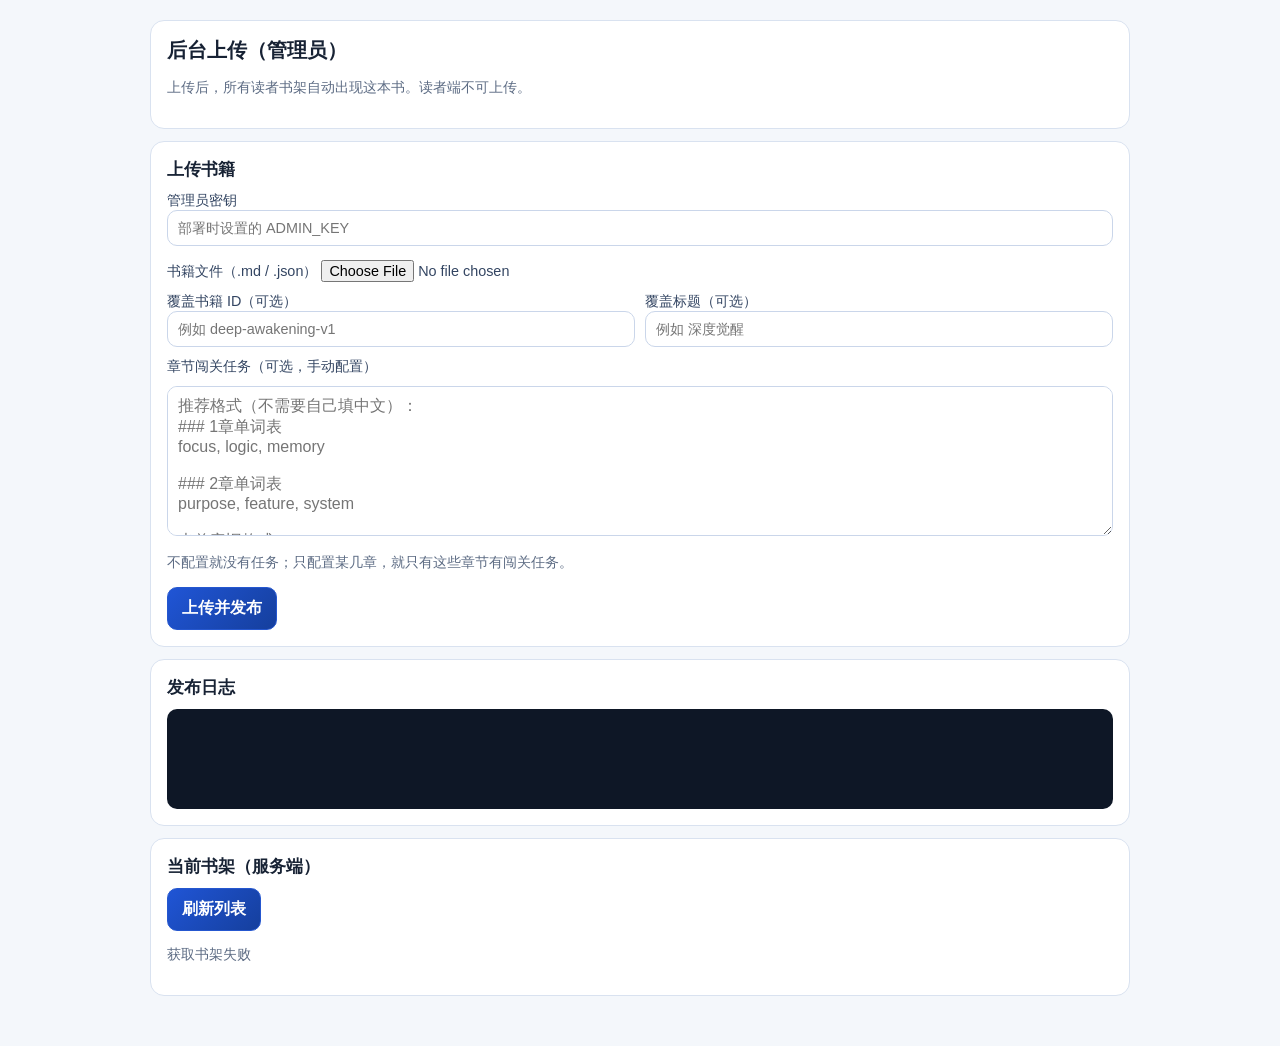
==== admin.html @ e7a7b5a4 "first commit" ====
<!doctype html>
<html lang="zh-CN">
<head>
  <meta charset="utf-8">
  <meta name="viewport" content="width=device-width, initial-scale=1">
  <title>小说后台上传</title>
  <style>
    body { font-family: -apple-system, BlinkMacSystemFont, "PingFang SC", sans-serif; margin: 0; background: #f4f7fb; color: #172234; }
    .wrap { width: min(980px, 96%); margin: 20px auto 50px; }
    .card { background: #fff; border: 1px solid #d9e2f0; border-radius: 14px; padding: 16px; margin-bottom: 12px; }
    h1 { margin: 0 0 14px; font-size: 1.25rem; }
    h2 { margin: 0 0 10px; font-size: 1.05rem; }
    label { display: block; margin-bottom: 10px; font-size: .9rem; color: #334562; }
    input, textarea, button { font: inherit; }
    input[type="text"], input[type="password"], textarea { width: 100%; border: 1px solid #cad6ea; border-radius: 10px; padding: 9px 10px; box-sizing: border-box; background: #fff; }
    textarea { min-height: 150px; }
    .row { display: grid; grid-template-columns: 1fr 1fr; gap: 10px; }
    .btn { border: 1px solid #2557cf; background: linear-gradient(135deg,#2055d6,#153f9d); color: #fff; border-radius: 10px; padding: 10px 14px; font-weight: 600; }
    .hint { color: #5d6c84; font-size: .85rem; line-height: 1.5; }
    .log { white-space: pre-wrap; background: #0e1726; color: #d0f2ff; border-radius: 10px; padding: 10px; min-height: 80px; font-size: .84rem; }
    .book-item { border: 1px solid #d8e3f4; border-radius: 10px; padding: 10px; margin-bottom: 8px; background: #fbfdff; }
    .book-item strong { display: inline-block; margin-bottom: 4px; }
    @media (max-width: 760px) { .row { grid-template-columns: 1fr; } }
  </style>
</head>
<body>
  <div class="wrap">
    <div class="card">
      <h1>后台上传（管理员）</h1>
      <p class="hint">上传后，所有读者书架自动出现这本书。读者端不可上传。</p>
    </div>

    <div class="card">
      <h2>上传书籍</h2>
      <form id="upload-form">
        <label>管理员密钥
          <input id="admin-key" type="password" placeholder="部署时设置的 ADMIN_KEY" required>
        </label>
        <p id="key-status" class="hint"></p>
        <label>书籍文件（.md / .json）
          <input id="book-file" type="file" accept=".md,.markdown,.json,text/markdown,application/json" required>
        </label>
        <div class="row">
          <label>覆盖书籍 ID（可选）
            <input id="book-id" type="text" placeholder="例如 deep-awakening-v1">
          </label>
          <label>覆盖标题（可选）
            <input id="book-title" type="text" placeholder="例如 深度觉醒">
          </label>
        </div>
        <label>章节闯关任务（可选，手动配置）</label>
        <textarea id="tasks-text" placeholder="推荐格式（不需要自己填中文）：&#10;### 1章单词表&#10;focus, logic, memory&#10;&#10;### 2章单词表&#10;purpose, feature, system&#10;&#10;也兼容旧格式：&#10;1|focus|专注"></textarea>
        <p class="hint">不配置就没有任务；只配置某几章，就只有这些章节有闯关任务。</p>
        <button class="btn" type="submit">上传并发布</button>
      </form>
    </div>

    <div class="card">
      <h2>发布日志</h2>
      <div id="log" class="log"></div>
    </div>

    <div class="card">
      <h2>当前书架（服务端）</h2>
      <button id="refresh-books" class="btn" type="button">刷新列表</button>
      <div id="book-list" style="margin-top:10px;"></div>
    </div>
  </div>

  <script>
    const KEY_STORAGE_KEY = "reader_admin_key_v1";
    const form = document.getElementById("upload-form");
    const logEl = document.getElementById("log");
    const bookList = document.getElementById("book-list");
    const refreshButton = document.getElementById("refresh-books");
    const adminKeyInput = document.getElementById("admin-key");
    const keyStatus = document.getElementById("key-status");

    function log(message) {
      const time = new Date().toLocaleString();
      logEl.textContent = `[${time}] ${message}\n` + logEl.textContent;
    }

    async function prefillAdminKey() {
      const urlKey = new URLSearchParams(window.location.search).get("k");
      if (urlKey) {
        adminKeyInput.value = urlKey;
        localStorage.setItem(KEY_STORAGE_KEY, urlKey);
        keyStatus.textContent = "已从链接自动填入管理员密钥。";
        return;
      }

      const saved = localStorage.getItem(KEY_STORAGE_KEY);
      if (saved) {
        adminKeyInput.value = saved;
        keyStatus.textContent = "已使用上次成功的管理员密钥。";
      }

      try {
        const res = await fetch("/api/admin/bootstrap", { cache: "no-store" });
        if (!res.ok) {
          return;
        }
        const data = await res.json();
        if (data && data.adminKey) {
          adminKeyInput.value = String(data.adminKey);
          localStorage.setItem(KEY_STORAGE_KEY, String(data.adminKey));
          keyStatus.textContent = "本地服务已自动填入管理员密钥。";
        }
      } catch (_error) {
        // 忽略，手动输入即可
      }
    }

    async function refreshBooks() {
      bookList.innerHTML = "加载中...";
      try {
        const res = await fetch("/api/public/books", { cache: "no-store" });
        if (!res.ok) {
          throw new Error("获取书架失败");
        }
        const data = await res.json();
        const books = Array.isArray(data.books) ? data.books : [];
        if (books.length === 0) {
          bookList.innerHTML = "<p class='hint'>当前还没有书。</p>";
          return;
        }
        bookList.innerHTML = books.map((book) => {
          return `
            <article class="book-item">
              <strong>${book.title || "未命名"}</strong><br>
              <span class="hint">ID: ${book.id}</span><br>
              <span class="hint">章节数: ${(book.chapters || []).length}</span>
            </article>
          `;
        }).join("");
      } catch (error) {
        bookList.innerHTML = `<p class='hint'>${error.message}</p>`;
      }
    }

    refreshButton.addEventListener("click", refreshBooks);

    form.addEventListener("submit", async (event) => {
      event.preventDefault();
      const file = document.getElementById("book-file").files?.[0];
      if (!file) {
        log("请选择书籍文件");
        return;
      }
      const adminKey = document.getElementById("admin-key").value.trim();
      if (!adminKey) {
        log("请先输入管理员密钥");
        return;
      }
      const bookId = document.getElementById("book-id").value.trim();
      const bookTitle = document.getElementById("book-title").value.trim();
      const tasksText = document.getElementById("tasks-text").value;

      const formData = new FormData();
      formData.append("file", file);
      formData.append("tasks_text", tasksText);
      if (bookId) formData.append("book_id", bookId);
      if (bookTitle) formData.append("book_title", bookTitle);

      try {
        const res = await fetch("/api/admin/books/upload", {
          method: "POST",
          headers: { "X-Admin-Key": adminKey },
          body: formData
        });
        const data = await res.json();
        if (!res.ok) {
          if (res.status === 401) {
            throw new Error("unauthorized（管理员密钥错误，或当前不是你的服务端地址）");
          }
          throw new Error(data.error || "上传失败");
        }
        localStorage.setItem(KEY_STORAGE_KEY, adminKey);
        keyStatus.textContent = "管理员密钥校验成功。";
        log(`发布成功：${data.book.title}（${data.book.id}），章节 ${data.book.chapter_count}`);
        refreshBooks();
      } catch (error) {
        log(`发布失败：${error.message}`);
      }
    });

    prefillAdminKey();
    refreshBooks();
  </script>
</body>
</html>
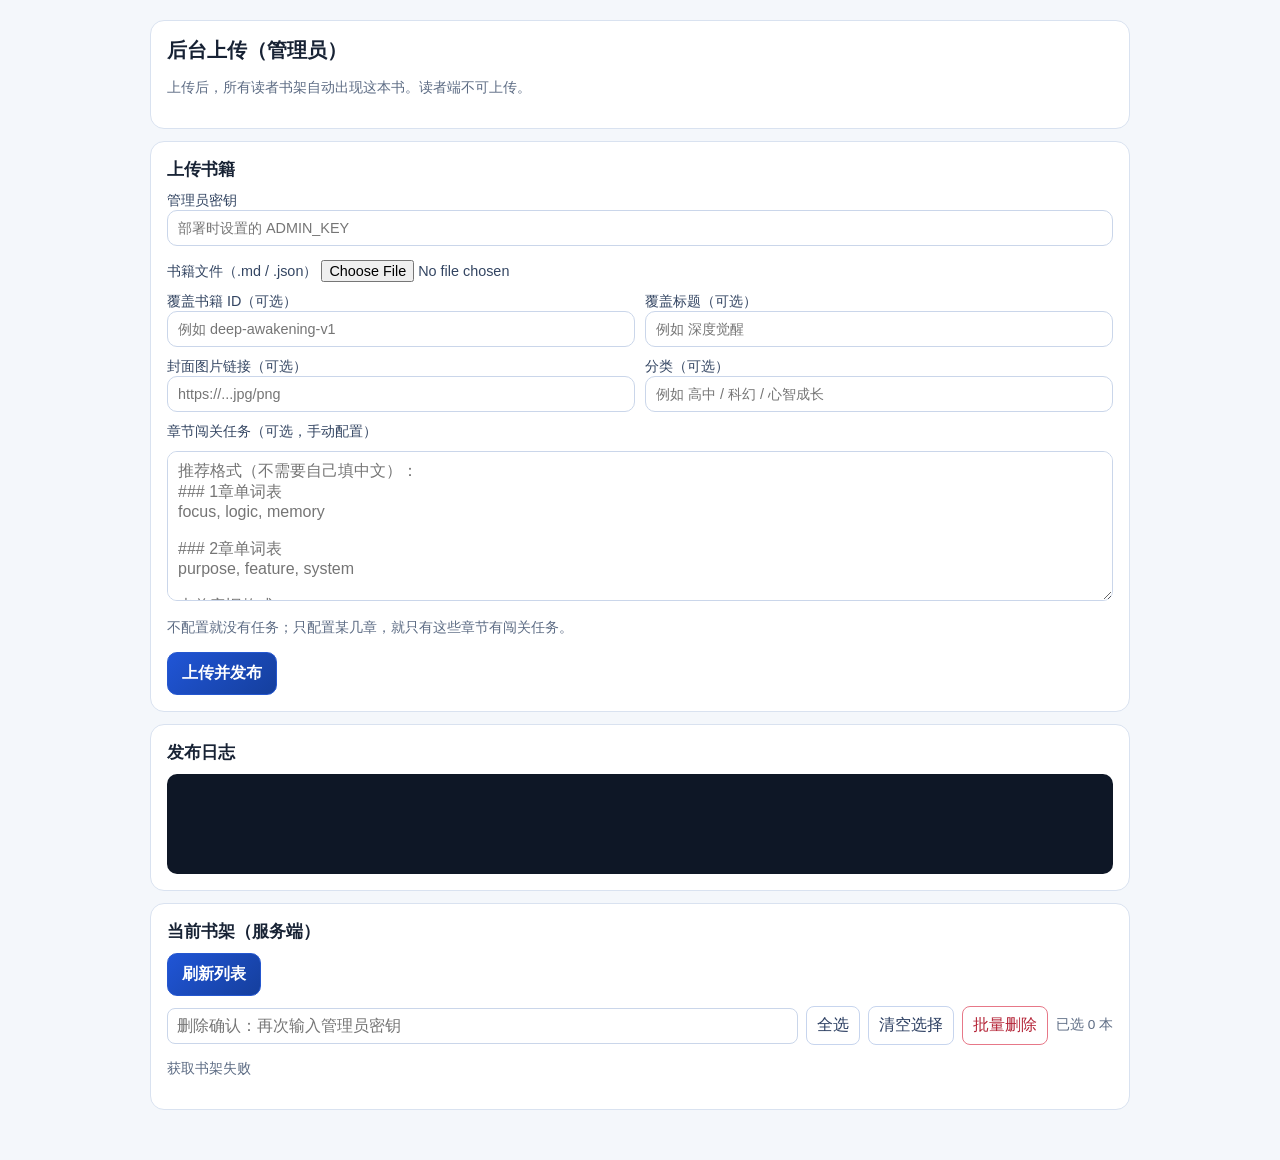
==== commit 64f40d6c: "feat: 批量删除+删除确认密码" ====
--- a/admin.html
+++ b/admin.html
@@ -11,7 +11,7 @@
     h1 { margin: 0 0 14px; font-size: 1.25rem; }
     h2 { margin: 0 0 10px; font-size: 1.05rem; }
     label { display: block; margin-bottom: 10px; font-size: .9rem; color: #334562; }
-    input, textarea, button { font: inherit; }
+    input, textarea, button, select { font: inherit; }
     input[type="text"], input[type="password"], textarea { width: 100%; border: 1px solid #cad6ea; border-radius: 10px; padding: 9px 10px; box-sizing: border-box; background: #fff; }
     textarea { min-height: 150px; }
     .row { display: grid; grid-template-columns: 1fr 1fr; gap: 10px; }
@@ -20,7 +20,19 @@
     .log { white-space: pre-wrap; background: #0e1726; color: #d0f2ff; border-radius: 10px; padding: 10px; min-height: 80px; font-size: .84rem; }
     .book-item { border: 1px solid #d8e3f4; border-radius: 10px; padding: 10px; margin-bottom: 8px; background: #fbfdff; }
     .book-item strong { display: inline-block; margin-bottom: 4px; }
+    .book-toolbar { display: flex; gap: 8px; margin-top: 10px; flex-wrap: wrap; }
+    .book-toolbar button { padding: 6px 10px; border-radius: 8px; border: 1px solid #c7d5ee; background: #fff; color: #2b3e61; }
+    .book-row { display: grid; grid-template-columns: 120px 1fr; gap: 10px; align-items: start; margin-top: 8px; }
+    .book-cover { width: 120px; height: 160px; border-radius: 8px; border: 1px solid #d8e3f4; object-fit: cover; background: #edf2fb; }
+    .book-meta { display: grid; gap: 8px; }
+    .book-meta input { width: 100%; }
+    .danger { border-color: #e77888 !important; color: #b42336 !important; }
+    .book-batch-toolbar { display: grid; grid-template-columns: 1.4fr auto auto auto auto; gap: 8px; align-items: center; margin: 10px 0 12px; }
+    .book-batch-toolbar input[type="password"] { width: 100%; border: 1px solid #cad6ea; border-radius: 8px; padding: 8px 9px; }
+    .book-batch-toolbar button { padding: 8px 10px; border-radius: 8px; border: 1px solid #c7d5ee; background: #fff; color: #2b3e61; }
+    .pick-book { display: inline-flex; align-items: center; gap: 6px; margin-top: 8px; font-size: 0.85rem; color: #425675; }
     @media (max-width: 760px) { .row { grid-template-columns: 1fr; } }
+    @media (max-width: 760px) { .book-batch-toolbar { grid-template-columns: 1fr 1fr; } }
   </style>
 </head>
 <body>
@@ -48,6 +60,14 @@
             <input id="book-title" type="text" placeholder="例如 深度觉醒">
           </label>
         </div>
+        <div class="row">
+          <label>封面图片链接（可选）
+            <input id="book-cover-url" type="text" placeholder="https://...jpg/png">
+          </label>
+          <label>分类（可选）
+            <input id="book-category" type="text" placeholder="例如 高中 / 科幻 / 心智成长">
+          </label>
+        </div>
         <label>章节闯关任务（可选，手动配置）</label>
         <textarea id="tasks-text" placeholder="推荐格式（不需要自己填中文）：&#10;### 1章单词表&#10;focus, logic, memory&#10;&#10;### 2章单词表&#10;purpose, feature, system&#10;&#10;也兼容旧格式：&#10;1|focus|专注"></textarea>
         <p class="hint">不配置就没有任务；只配置某几章，就只有这些章节有闯关任务。</p>
@@ -63,6 +83,13 @@
     <div class="card">
       <h2>当前书架（服务端）</h2>
       <button id="refresh-books" class="btn" type="button">刷新列表</button>
+      <div class="book-batch-toolbar">
+        <input id="confirm-admin-key" type="password" placeholder="删除确认：再次输入管理员密钥">
+        <button id="select-all-books" type="button">全选</button>
+        <button id="clear-selected-books" type="button">清空选择</button>
+        <button id="batch-delete-books" class="danger" type="button">批量删除</button>
+        <span id="selected-books-count" class="hint">已选 0 本</span>
+      </div>
       <div id="book-list" style="margin-top:10px;"></div>
     </div>
   </div>
@@ -75,10 +102,53 @@
     const refreshButton = document.getElementById("refresh-books");
     const adminKeyInput = document.getElementById("admin-key");
     const keyStatus = document.getElementById("key-status");
+    const confirmAdminKeyInput = document.getElementById("confirm-admin-key");
+    const selectAllBooksButton = document.getElementById("select-all-books");
+    const clearSelectedBooksButton = document.getElementById("clear-selected-books");
+    const batchDeleteBooksButton = document.getElementById("batch-delete-books");
+    const selectedBooksCount = document.getElementById("selected-books-count");
+    let currentBooks = [];
+    const selectedBookIds = new Set();
 
     function log(message) {
       const time = new Date().toLocaleString();
       logEl.textContent = `[${time}] ${message}\n` + logEl.textContent;
+    }
+
+    function escapeHtml(value) {
+      return String(value || "")
+        .replace(/&/g, "&amp;")
+        .replace(/</g, "&lt;")
+        .replace(/>/g, "&gt;")
+        .replace(/"/g, "&quot;")
+        .replace(/'/g, "&#39;");
+    }
+
+    function adminHeaders(overrideKey = "") {
+      const key = String(overrideKey || adminKeyInput.value).trim();
+      return key ? { "X-Admin-Key": key } : {};
+    }
+
+    function updateSelectedBooksCount() {
+      selectedBooksCount.textContent = `已选 ${selectedBookIds.size} 本`;
+    }
+
+    async function verifyAdminKey(key) {
+      const cleanKey = String(key || "").trim();
+      if (!cleanKey) {
+        throw new Error("请先输入删除确认密码");
+      }
+      const res = await fetch("/api/admin/verify", {
+        method: "POST",
+        headers: adminHeaders(cleanKey)
+      });
+      if (!res.ok) {
+        throw new Error("确认密码错误");
+      }
+      adminKeyInput.value = cleanKey;
+      localStorage.setItem(KEY_STORAGE_KEY, cleanKey);
+      keyStatus.textContent = "管理员密钥校验成功。";
+      return cleanKey;
     }
 
     async function prefillAdminKey() {
@@ -121,21 +191,51 @@
         }
         const data = await res.json();
         const books = Array.isArray(data.books) ? data.books : [];
+        currentBooks = books;
+        const currentIdSet = new Set(books.map((book) => String(book.id)));
+        [...selectedBookIds].forEach((bookId) => {
+          if (!currentIdSet.has(bookId)) {
+            selectedBookIds.delete(bookId);
+          }
+        });
         if (books.length === 0) {
           bookList.innerHTML = "<p class='hint'>当前还没有书。</p>";
+          updateSelectedBooksCount();
           return;
         }
-        bookList.innerHTML = books.map((book) => {
+        bookList.innerHTML = books.map((book, index) => {
+          const cover = String(book.coverUrl || "").trim();
+          const checked = selectedBookIds.has(String(book.id)) ? "checked" : "";
+          const coverNode = cover
+            ? `<img class="book-cover" src="${escapeHtml(cover)}" alt="封面">`
+            : `<div class="book-cover" style="display:flex;align-items:center;justify-content:center;color:#5d6c84;">无封面</div>`;
           return `
-            <article class="book-item">
-              <strong>${book.title || "未命名"}</strong><br>
-              <span class="hint">ID: ${book.id}</span><br>
-              <span class="hint">章节数: ${(book.chapters || []).length}</span>
+            <article class="book-item" data-book-id="${escapeHtml(book.id)}">
+              <strong>${escapeHtml(book.title || "未命名")}</strong><br>
+              <span class="hint">ID: ${escapeHtml(book.id)}</span><br>
+              <span class="hint">章节数: ${(book.chapters || []).length} ｜ 排序: ${index + 1}</span>
+              <div class="book-row">
+                ${coverNode}
+                <div class="book-meta">
+                  <input data-field="title" type="text" value="${escapeHtml(book.title || "")}" placeholder="书名">
+                  <input data-field="category" type="text" value="${escapeHtml(book.category || "")}" placeholder="分类">
+                  <input data-field="coverUrl" type="text" value="${escapeHtml(book.coverUrl || "")}" placeholder="封面链接 https://...">
+                </div>
+              </div>
+              <label class="pick-book"><input class="book-select" data-book-id="${escapeHtml(book.id)}" type="checkbox" ${checked}> 选中此书</label>
+              <div class="book-toolbar">
+                <button type="button" data-action="save">保存修改</button>
+                <button type="button" data-action="up">上移</button>
+                <button type="button" data-action="down">下移</button>
+                <button type="button" class="danger" data-action="delete">删除</button>
+              </div>
             </article>
           `;
         }).join("");
+        updateSelectedBooksCount();
       } catch (error) {
         bookList.innerHTML = `<p class='hint'>${error.message}</p>`;
+        updateSelectedBooksCount();
       }
     }
 
@@ -155,6 +255,8 @@
       }
       const bookId = document.getElementById("book-id").value.trim();
       const bookTitle = document.getElementById("book-title").value.trim();
+      const bookCoverUrl = document.getElementById("book-cover-url").value.trim();
+      const bookCategory = document.getElementById("book-category").value.trim();
       const tasksText = document.getElementById("tasks-text").value;
 
       const formData = new FormData();
@@ -162,6 +264,8 @@
       formData.append("tasks_text", tasksText);
       if (bookId) formData.append("book_id", bookId);
       if (bookTitle) formData.append("book_title", bookTitle);
+      if (bookCoverUrl) formData.append("book_cover_url", bookCoverUrl);
+      if (bookCategory) formData.append("book_category", bookCategory);
 
       try {
         const res = await fetch("/api/admin/books/upload", {
@@ -187,6 +291,166 @@
 
     prefillAdminKey();
     refreshBooks();
+
+    async function saveBook(bookId, payload) {
+      const res = await fetch(`/api/admin/books/${encodeURIComponent(bookId)}`, {
+        method: "PATCH",
+        headers: {
+          "Content-Type": "application/json",
+          ...adminHeaders()
+        },
+        body: JSON.stringify(payload)
+      });
+      if (!res.ok) {
+        const data = await res.json().catch(() => ({}));
+        throw new Error(data.error || "保存失败");
+      }
+    }
+
+    async function deleteBook(bookId, overrideKey = "") {
+      const res = await fetch(`/api/admin/books/${encodeURIComponent(bookId)}`, {
+        method: "DELETE",
+        headers: adminHeaders(overrideKey)
+      });
+      if (!res.ok) {
+        const data = await res.json().catch(() => ({}));
+        throw new Error(data.error || "删除失败");
+      }
+    }
+
+    async function reorderBooks(orderedIds) {
+      const res = await fetch("/api/admin/books/reorder", {
+        method: "POST",
+        headers: {
+          "Content-Type": "application/json",
+          ...adminHeaders()
+        },
+        body: JSON.stringify({ orderedIds })
+      });
+      if (!res.ok) {
+        const data = await res.json().catch(() => ({}));
+        throw new Error(data.error || "排序失败");
+      }
+    }
+
+    async function getDeleteConfirmKey() {
+      const key = confirmAdminKeyInput.value.trim();
+      await verifyAdminKey(key);
+      return key;
+    }
+
+    selectAllBooksButton.addEventListener("click", () => {
+      currentBooks.forEach((book) => selectedBookIds.add(String(book.id)));
+      bookList.querySelectorAll(".book-select").forEach((node) => {
+        node.checked = true;
+      });
+      updateSelectedBooksCount();
+    });
+
+    clearSelectedBooksButton.addEventListener("click", () => {
+      selectedBookIds.clear();
+      bookList.querySelectorAll(".book-select").forEach((node) => {
+        node.checked = false;
+      });
+      updateSelectedBooksCount();
+    });
+
+    batchDeleteBooksButton.addEventListener("click", async () => {
+      const ids = [...selectedBookIds];
+      if (ids.length === 0) {
+        alert("请先勾选要删除的书");
+        return;
+      }
+      if (!confirm(`确认批量删除 ${ids.length} 本书？删除后读者书架会同步消失。`)) {
+        return;
+      }
+      try {
+        const confirmKey = await getDeleteConfirmKey();
+        let success = 0;
+        const failed = [];
+        for (const id of ids) {
+          try {
+            await deleteBook(id, confirmKey);
+            selectedBookIds.delete(id);
+            success += 1;
+          } catch (error) {
+            failed.push(`${id}(${error.message})`);
+          }
+        }
+        log(`批量删除完成：成功 ${success} 本，失败 ${failed.length} 本`);
+        if (failed.length) {
+          log(`失败明细：${failed.join("；")}`);
+        }
+        refreshBooks();
+      } catch (error) {
+        log(`批量删除失败：${error.message}`);
+      }
+    });
+
+    bookList.addEventListener("change", (event) => {
+      const checkbox = event.target.closest(".book-select");
+      if (!checkbox) return;
+      const bookId = String(checkbox.dataset.bookId || "");
+      if (!bookId) return;
+      if (checkbox.checked) {
+        selectedBookIds.add(bookId);
+      } else {
+        selectedBookIds.delete(bookId);
+      }
+      updateSelectedBooksCount();
+    });
+
+    bookList.addEventListener("click", async (event) => {
+      const btn = event.target.closest("button[data-action]");
+      if (!btn) return;
+      const action = btn.dataset.action;
+      const item = btn.closest(".book-item");
+      if (!item) return;
+      const bookId = item.dataset.bookId;
+      if (!bookId) return;
+
+      try {
+        if (action === "save") {
+          const title = item.querySelector('input[data-field="title"]').value.trim();
+          const category = item.querySelector('input[data-field="category"]').value.trim();
+          const coverUrl = item.querySelector('input[data-field="coverUrl"]').value.trim();
+          if (!title) {
+            alert("书名不能为空");
+            return;
+          }
+          await saveBook(bookId, { title, category, coverUrl });
+          log(`保存成功：${title}`);
+          refreshBooks();
+          return;
+        }
+
+        if (action === "delete") {
+          if (!confirm("确认删除这本书？删除后读者书架会同步消失。")) {
+            return;
+          }
+          const confirmKey = await getDeleteConfirmKey();
+          await deleteBook(bookId, confirmKey);
+          selectedBookIds.delete(bookId);
+          log(`删除成功：${bookId}`);
+          refreshBooks();
+          return;
+        }
+
+        if (action === "up" || action === "down") {
+          const ids = currentBooks.map((book) => book.id);
+          const index = ids.indexOf(bookId);
+          if (index < 0) return;
+          const target = action === "up" ? index - 1 : index + 1;
+          if (target < 0 || target >= ids.length) return;
+          [ids[index], ids[target]] = [ids[target], ids[index]];
+          await reorderBooks(ids);
+          log(`排序已更新：${bookId}`);
+          refreshBooks();
+        }
+      } catch (error) {
+        log(`${action}失败：${error.message}`);
+      }
+    });
   </script>
 </body>
 </html>
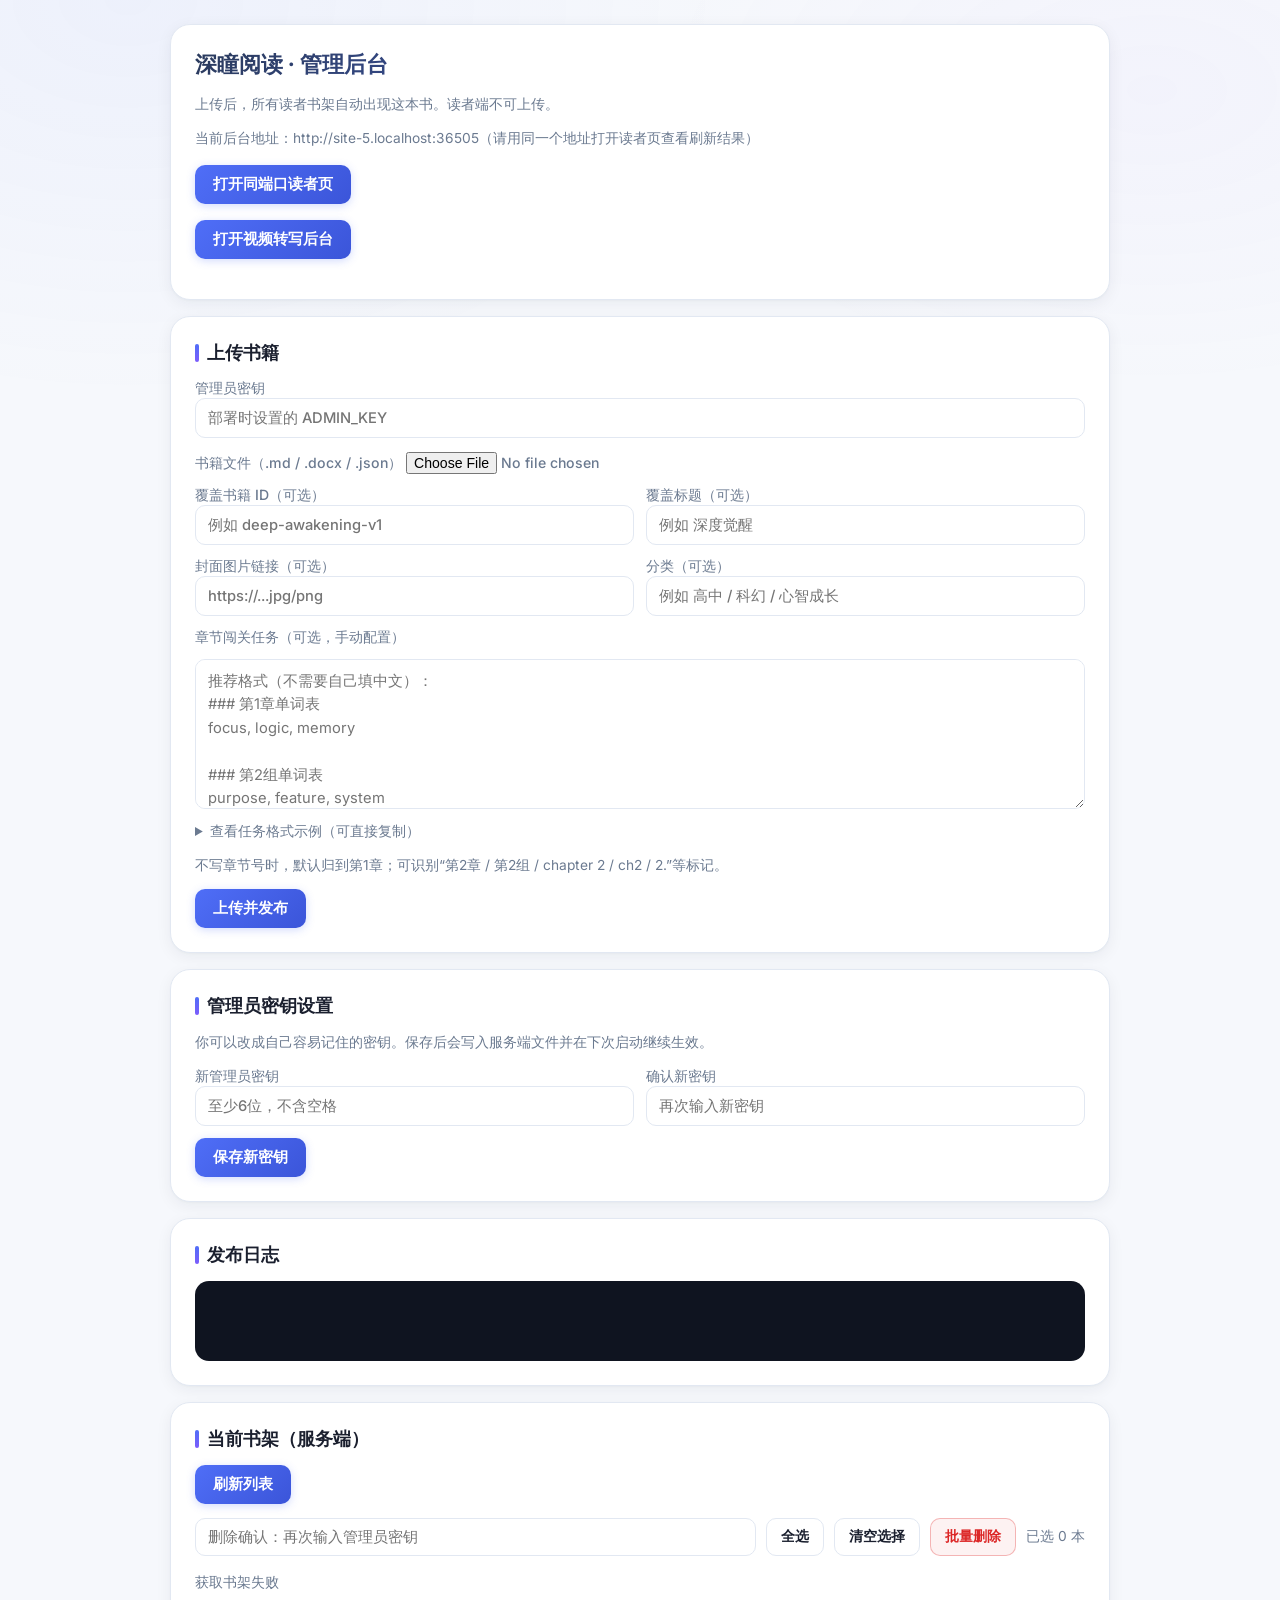
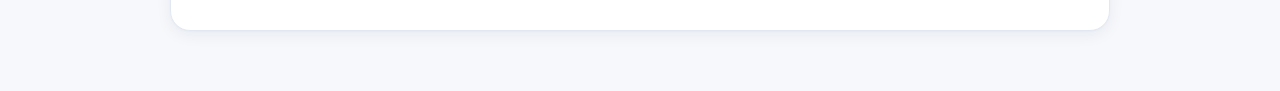
==== commit 1caabe9f: "feat: 全站前端美化 + 清理无用功能 - 重写 styles.css：统一设计系统、品牌色、微交互动效 - 品牌升级为"深瞳阅读"，增加 Logo 和渐变标题 - 优化所有页面（admin、no" ====
--- a/admin.html
+++ b/admin.html
@@ -3,43 +3,233 @@
 <head>
   <meta charset="utf-8">
   <meta name="viewport" content="width=device-width, initial-scale=1">
-  <title>小说后台上传</title>
+  <title>深瞳阅读 — 管理后台</title>
+  <link rel="preconnect" href="https://fonts.googleapis.com">
+  <link href="https://fonts.googleapis.com/css2?family=Inter:wght@400;500;600;700&display=swap" rel="stylesheet">
   <style>
-    body { font-family: -apple-system, BlinkMacSystemFont, "PingFang SC", sans-serif; margin: 0; background: #f4f7fb; color: #172234; }
-    .wrap { width: min(980px, 96%); margin: 20px auto 50px; }
-    .card { background: #fff; border: 1px solid #d9e2f0; border-radius: 14px; padding: 16px; margin-bottom: 12px; }
-    h1 { margin: 0 0 14px; font-size: 1.25rem; }
-    h2 { margin: 0 0 10px; font-size: 1.05rem; }
-    label { display: block; margin-bottom: 10px; font-size: .9rem; color: #334562; }
+    :root {
+      --bg: #f6f8fc;
+      --panel: #ffffff;
+      --ink: #1a1f2e;
+      --muted: #6b7a90;
+      --line: #e2e8f2;
+      --accent: #4f6ef7;
+      --accent-2: #3b55d9;
+      --accent-soft: rgba(79, 110, 247, 0.08);
+      --danger: #dc2626;
+      --danger-soft: rgba(220, 38, 38, 0.06);
+      --radius-sm: 10px;
+      --radius-md: 14px;
+      --radius-lg: 20px;
+      --shadow-sm: 0 1px 3px rgba(0,0,0,0.04);
+      --shadow-md: 0 4px 16px rgba(18, 31, 53, 0.06), 0 1px 3px rgba(0,0,0,0.03);
+    }
+    * { box-sizing: border-box; }
+    body {
+      font-family: "Inter", -apple-system, "PingFang SC", sans-serif;
+      margin: 0;
+      background: var(--bg);
+      color: var(--ink);
+      -webkit-font-smoothing: antialiased;
+    }
+    body::before {
+      content: '';
+      position: fixed;
+      inset: 0;
+      z-index: -1;
+      background:
+        radial-gradient(ellipse 600px 400px at 10% 0%, rgba(79, 110, 247, 0.05), transparent),
+        radial-gradient(ellipse 500px 300px at 90% 10%, rgba(168, 130, 255, 0.04), transparent);
+      pointer-events: none;
+    }
+    .wrap { width: min(940px, 96%); margin: 24px auto 60px; }
+    .card {
+      background: var(--panel);
+      border: 1px solid var(--line);
+      border-radius: var(--radius-lg);
+      padding: 24px;
+      margin-bottom: 16px;
+      box-shadow: var(--shadow-md);
+      transition: box-shadow 200ms ease;
+    }
+    .card:hover { box-shadow: 0 8px 28px rgba(18, 31, 53, 0.08); }
+    h1 {
+      margin: 0 0 8px;
+      font-size: 1.4rem;
+      font-weight: 700;
+      background: linear-gradient(135deg, #2a3a5c, #4f6ef7);
+      -webkit-background-clip: text;
+      -webkit-text-fill-color: transparent;
+      background-clip: text;
+    }
+    h2 {
+      margin: 0 0 14px;
+      font-size: 1.1rem;
+      font-weight: 700;
+      display: flex;
+      align-items: center;
+      gap: 8px;
+    }
+    h2::before {
+      content: '';
+      width: 4px;
+      height: 18px;
+      background: linear-gradient(180deg, var(--accent), #7c5cfc);
+      border-radius: 999px;
+      flex-shrink: 0;
+    }
+    label { display: block; margin-bottom: 12px; font-size: .88rem; color: var(--muted); font-weight: 500; }
     input, textarea, button, select { font: inherit; }
-    input[type="text"], input[type="password"], textarea { width: 100%; border: 1px solid #cad6ea; border-radius: 10px; padding: 9px 10px; box-sizing: border-box; background: #fff; }
-    textarea { min-height: 150px; }
-    .row { display: grid; grid-template-columns: 1fr 1fr; gap: 10px; }
-    .btn { border: 1px solid #2557cf; background: linear-gradient(135deg,#2055d6,#153f9d); color: #fff; border-radius: 10px; padding: 10px 14px; font-weight: 600; }
-    .hint { color: #5d6c84; font-size: .85rem; line-height: 1.5; }
-    .log { white-space: pre-wrap; background: #0e1726; color: #d0f2ff; border-radius: 10px; padding: 10px; min-height: 80px; font-size: .84rem; }
-    .book-item { border: 1px solid #d8e3f4; border-radius: 10px; padding: 10px; margin-bottom: 8px; background: #fbfdff; }
-    .book-item strong { display: inline-block; margin-bottom: 4px; }
-    .book-toolbar { display: flex; gap: 8px; margin-top: 10px; flex-wrap: wrap; }
-    .book-toolbar button { padding: 6px 10px; border-radius: 8px; border: 1px solid #c7d5ee; background: #fff; color: #2b3e61; }
-    .book-row { display: grid; grid-template-columns: 120px 1fr; gap: 10px; align-items: start; margin-top: 8px; }
-    .book-cover { width: 120px; height: 160px; border-radius: 8px; border: 1px solid #d8e3f4; object-fit: cover; background: #edf2fb; }
-    .book-meta { display: grid; gap: 8px; }
+    input[type="text"], input[type="password"], textarea {
+      width: 100%;
+      border: 1px solid var(--line);
+      border-radius: var(--radius-sm);
+      padding: 10px 12px;
+      background: #fff;
+      font-size: 0.92rem;
+      transition: border-color 150ms ease, box-shadow 150ms ease;
+    }
+    input[type="text"]:focus, input[type="password"]:focus, textarea:focus {
+      outline: none;
+      border-color: var(--accent);
+      box-shadow: 0 0 0 3px rgba(79, 110, 247, 0.15);
+    }
+    textarea { min-height: 150px; resize: vertical; line-height: 1.6; }
+    .row { display: grid; grid-template-columns: 1fr 1fr; gap: 12px; }
+    .btn {
+      border: none;
+      background: linear-gradient(135deg, var(--accent), var(--accent-2));
+      color: #fff;
+      border-radius: var(--radius-sm);
+      padding: 10px 18px;
+      font-weight: 600;
+      font-size: 0.92rem;
+      cursor: pointer;
+      box-shadow: 0 2px 8px rgba(79, 110, 247, 0.25);
+      transition: all 180ms ease;
+    }
+    .btn:hover {
+      transform: translateY(-1px);
+      box-shadow: 0 4px 16px rgba(79, 110, 247, 0.35);
+    }
+    .btn:active { transform: translateY(0); }
+    .hint { color: var(--muted); font-size: .86rem; line-height: 1.5; }
+    .log {
+      white-space: pre-wrap;
+      background: #0f1420;
+      color: #a8d8ea;
+      border-radius: var(--radius-md);
+      padding: 16px;
+      min-height: 80px;
+      font-size: .84rem;
+      font-family: "SF Mono", "Fira Code", monospace;
+      line-height: 1.6;
+    }
+    .book-item {
+      border: 1px solid var(--line);
+      border-radius: var(--radius-md);
+      padding: 16px;
+      margin-bottom: 10px;
+      background: var(--panel);
+      position: relative;
+      transition: box-shadow 200ms ease;
+    }
+    .book-item:hover { box-shadow: var(--shadow-md); }
+    .book-item strong { display: inline-block; margin-bottom: 4px; font-size: 1rem; }
+    .book-toolbar { display: flex; gap: 8px; margin-top: 12px; flex-wrap: wrap; }
+    .book-toolbar button {
+      padding: 8px 14px;
+      border-radius: var(--radius-sm);
+      border: 1px solid var(--line);
+      background: var(--panel);
+      color: var(--ink);
+      font-weight: 600;
+      font-size: 0.86rem;
+      cursor: pointer;
+      transition: all 150ms ease;
+    }
+    .book-toolbar button:hover {
+      background: #f0f3fa;
+      transform: translateY(-1px);
+      box-shadow: var(--shadow-sm);
+    }
+    .book-row { display: grid; grid-template-columns: 120px 1fr; gap: 12px; align-items: start; margin-top: 10px; }
+    .book-cover {
+      width: 120px;
+      height: 160px;
+      border-radius: var(--radius-sm);
+      border: 1px solid var(--line);
+      object-fit: cover;
+      background: linear-gradient(135deg, #edf2fb, #f8f0ff);
+    }
+    .book-meta { display: grid; gap: 10px; }
     .book-meta input { width: 100%; }
-    .danger { border-color: #e77888 !important; color: #b42336 !important; }
-    .book-batch-toolbar { display: grid; grid-template-columns: 1.4fr auto auto auto auto; gap: 8px; align-items: center; margin: 10px 0 12px; }
-    .book-batch-toolbar input[type="password"] { width: 100%; border: 1px solid #cad6ea; border-radius: 8px; padding: 8px 9px; }
-    .book-batch-toolbar button { padding: 8px 10px; border-radius: 8px; border: 1px solid #c7d5ee; background: #fff; color: #2b3e61; }
-    .pick-book { display: inline-flex; align-items: center; gap: 6px; margin-top: 8px; font-size: 0.85rem; color: #425675; }
-    @media (max-width: 760px) { .row { grid-template-columns: 1fr; } }
-    @media (max-width: 760px) { .book-batch-toolbar { grid-template-columns: 1fr 1fr; } }
+    .danger {
+      border-color: rgba(220, 38, 38, 0.3) !important;
+      color: var(--danger) !important;
+      background: var(--danger-soft) !important;
+    }
+    .danger:hover {
+      background: rgba(220, 38, 38, 0.1) !important;
+    }
+    .book-batch-toolbar {
+      display: grid;
+      grid-template-columns: 1.4fr auto auto auto auto;
+      gap: 10px;
+      align-items: center;
+      margin: 14px 0 16px;
+    }
+    .book-batch-toolbar input[type="password"] {
+      width: 100%;
+      border: 1px solid var(--line);
+      border-radius: var(--radius-sm);
+      padding: 9px 12px;
+    }
+    .book-batch-toolbar button {
+      padding: 9px 14px;
+      border-radius: var(--radius-sm);
+      border: 1px solid var(--line);
+      background: var(--panel);
+      color: var(--ink);
+      font-weight: 600;
+      font-size: 0.86rem;
+      cursor: pointer;
+      transition: all 150ms ease;
+    }
+    .book-batch-toolbar button:hover {
+      background: #f0f3fa;
+      transform: translateY(-1px);
+    }
+    .pick-book { display: inline-flex; align-items: center; gap: 8px; margin-top: 10px; font-size: 0.86rem; color: var(--muted); cursor: pointer; }
+    .pick-book input { accent-color: var(--accent); }
+    .book-tasks { margin-top: 12px; }
+    .book-tasks textarea {
+      width: 100%;
+      min-height: 110px;
+      border: 1px solid var(--line);
+      border-radius: var(--radius-sm);
+      padding: 10px 12px;
+    }
+    .book-tasks .hint { margin: 6px 0 0; }
+    /* Scrollbar */
+    ::-webkit-scrollbar { width: 6px; }
+    ::-webkit-scrollbar-track { background: transparent; }
+    ::-webkit-scrollbar-thumb { background: rgba(0,0,0,0.1); border-radius: 999px; }
+    @media (max-width: 760px) {
+      .row { grid-template-columns: 1fr; }
+      .book-batch-toolbar { grid-template-columns: 1fr 1fr; }
+      .card { padding: 16px; }
+    }
   </style>
 </head>
 <body>
   <div class="wrap">
     <div class="card">
-      <h1>后台上传（管理员）</h1>
+      <h1>深瞳阅读 · 管理后台</h1>
       <p class="hint">上传后，所有读者书架自动出现这本书。读者端不可上传。</p>
+      <p id="origin-tip" class="hint"></p>
+      <p><a href="/reader" class="btn" style="display:inline-block;text-decoration:none;">打开同端口读者页</a></p>
+      <p><a href="/transcribe-admin" class="btn" style="display:inline-block;text-decoration:none;">打开视频转写后台</a></p>
     </div>
 
     <div class="card">
@@ -49,8 +239,8 @@
           <input id="admin-key" type="password" placeholder="部署时设置的 ADMIN_KEY" required>
         </label>
         <p id="key-status" class="hint"></p>
-        <label>书籍文件（.md / .json）
-          <input id="book-file" type="file" accept=".md,.markdown,.json,text/markdown,application/json" required>
+        <label>书籍文件（.md / .docx / .json）
+          <input id="book-file" type="file" accept=".md,.markdown,.docx,.json,text/markdown,application/json,application/vnd.openxmlformats-officedocument.wordprocessingml.document" required>
         </label>
         <div class="row">
           <label>覆盖书籍 ID（可选）
@@ -69,10 +259,42 @@
           </label>
         </div>
         <label>章节闯关任务（可选，手动配置）</label>
-        <textarea id="tasks-text" placeholder="推荐格式（不需要自己填中文）：&#10;### 1章单词表&#10;focus, logic, memory&#10;&#10;### 2章单词表&#10;purpose, feature, system&#10;&#10;也兼容旧格式：&#10;1|focus|专注"></textarea>
-        <p class="hint">不配置就没有任务；只配置某几章，就只有这些章节有闯关任务。</p>
+        <textarea id="tasks-text" placeholder="推荐格式（不需要自己填中文）：&#10;### 第1章单词表&#10;focus, logic, memory&#10;&#10;### 第2组单词表&#10;purpose, feature, system&#10;&#10;也兼容旧格式：&#10;1|focus|专注"></textarea>
+        <details class="hint" style="margin:8px 0 10px;">
+          <summary>查看任务格式示例（可直接复制）</summary>
+          <pre style="white-space:pre-wrap;background:#f6f9ff;border:1px solid #d7e3f6;border-radius:8px;padding:8px;margin:8px 0 0;">格式A（推荐，按章写）
+### 第1章单词表
+focus, memory, logic
+
+### 第2组单词表
+method|方法
+practice|练习
+
+格式B（旧格式，也支持）
+1|focus|专注
+1|memory|记忆
+2|method|方法
+
+格式C（不写章节，也支持）
+focus, memory, logic</pre>
+        </details>
+        <p class="hint">不写章节号时，默认归到第1章；可识别“第2章 / 第2组 / chapter 2 / ch2 / 2.”等标记。</p>
         <button class="btn" type="submit">上传并发布</button>
       </form>
+    </div>
+
+    <div class="card">
+      <h2>管理员密钥设置</h2>
+      <p class="hint">你可以改成自己容易记住的密钥。保存后会写入服务端文件并在下次启动继续生效。</p>
+      <div class="row">
+        <label>新管理员密钥
+          <input id="new-admin-key" type="password" placeholder="至少6位，不含空格">
+        </label>
+        <label>确认新密钥
+          <input id="confirm-new-admin-key" type="password" placeholder="再次输入新密钥">
+        </label>
+      </div>
+      <button id="save-admin-key" class="btn" type="button">保存新密钥</button>
     </div>
 
     <div class="card">
@@ -99,9 +321,13 @@
     const form = document.getElementById("upload-form");
     const logEl = document.getElementById("log");
     const bookList = document.getElementById("book-list");
+    const originTip = document.getElementById("origin-tip");
     const refreshButton = document.getElementById("refresh-books");
     const adminKeyInput = document.getElementById("admin-key");
     const keyStatus = document.getElementById("key-status");
+    const newAdminKeyInput = document.getElementById("new-admin-key");
+    const confirmNewAdminKeyInput = document.getElementById("confirm-new-admin-key");
+    const saveAdminKeyButton = document.getElementById("save-admin-key");
     const confirmAdminKeyInput = document.getElementById("confirm-admin-key");
     const selectAllBooksButton = document.getElementById("select-all-books");
     const clearSelectedBooksButton = document.getElementById("clear-selected-books");
@@ -115,6 +341,18 @@
       logEl.textContent = `[${time}] ${message}\n` + logEl.textContent;
     }
 
+    function notifyShelfChanged() {
+      try {
+        localStorage.setItem("reader_shelf_updated_at", String(Date.now()));
+      } catch (_error) {
+        // ignore
+      }
+    }
+
+    if (originTip) {
+      originTip.textContent = `当前后台地址：${window.location.origin}（请用同一个地址打开读者页查看刷新结果）`;
+    }
+
     function escapeHtml(value) {
       return String(value || "")
         .replace(/&/g, "&amp;")
@@ -131,6 +369,30 @@
 
     function updateSelectedBooksCount() {
       selectedBooksCount.textContent = `已选 ${selectedBookIds.size} 本`;
+    }
+
+    function buildTasksText(book) {
+      const chapters = Array.isArray(book?.chapters) ? book.chapters : [];
+      const blocks = [];
+      chapters.forEach((chapter, index) => {
+        const words = Array.isArray(chapter?.targetWords) ? chapter.targetWords : [];
+        if (words.length === 0) {
+          return;
+        }
+        const lines = words
+          .map((entry) => {
+            const word = String(entry?.word || "").trim();
+            const translation = String(entry?.translation || "").trim();
+            if (!word) return "";
+            return translation ? `${word}|${translation}` : word;
+          })
+          .filter(Boolean);
+        if (lines.length === 0) {
+          return;
+        }
+        blocks.push(`### 第${index + 1}章单词表\n${lines.join("\n")}`);
+      });
+      return blocks.join("\n\n");
     }
 
     async function verifyAdminKey(key) {
@@ -206,6 +468,7 @@
         bookList.innerHTML = books.map((book, index) => {
           const cover = String(book.coverUrl || "").trim();
           const checked = selectedBookIds.has(String(book.id)) ? "checked" : "";
+          const tasksText = buildTasksText(book);
           const coverNode = cover
             ? `<img class="book-cover" src="${escapeHtml(cover)}" alt="封面">`
             : `<div class="book-cover" style="display:flex;align-items:center;justify-content:center;color:#5d6c84;">无封面</div>`;
@@ -223,6 +486,10 @@
                 </div>
               </div>
               <label class="pick-book"><input class="book-select" data-book-id="${escapeHtml(book.id)}" type="checkbox" ${checked}> 选中此书</label>
+              <div class="book-tasks">
+                <textarea data-field="tasksText" placeholder="例如：&#10;### 第1章单词表&#10;focus, logic, memory&#10;&#10;### 第2组单词表&#10;purpose, feature, system">${escapeHtml(tasksText)}</textarea>
+                <p class="hint">支持“第x章 / 第x组”自动识别。留空并保存可清空该书闯关任务。</p>
+              </div>
               <div class="book-toolbar">
                 <button type="button" data-action="save">保存修改</button>
                 <button type="button" data-action="up">上移</button>
@@ -241,6 +508,56 @@
 
     refreshButton.addEventListener("click", refreshBooks);
 
+    saveAdminKeyButton.addEventListener("click", async () => {
+      const currentKey = adminKeyInput.value.trim();
+      const newKey = newAdminKeyInput.value.trim();
+      const confirmKey = confirmNewAdminKeyInput.value.trim();
+      if (!currentKey) {
+        alert("请先输入当前管理员密钥");
+        return;
+      }
+      if (!newKey) {
+        alert("请输入新管理员密钥");
+        return;
+      }
+      if (newKey.length < 6) {
+        alert("新管理员密钥至少 6 位");
+        return;
+      }
+      if (/\s/.test(newKey)) {
+        alert("新管理员密钥不能包含空格");
+        return;
+      }
+      if (newKey !== confirmKey) {
+        alert("两次输入的新密钥不一致");
+        return;
+      }
+      try {
+        const res = await fetch("/api/admin/key/update", {
+          method: "POST",
+          headers: {
+            "Content-Type": "application/json",
+            ...adminHeaders(currentKey),
+          },
+          body: JSON.stringify({ newKey }),
+        });
+        const data = await res.json().catch(() => ({}));
+        if (!res.ok || !data.ok) {
+          throw new Error(data.error || "更新密钥失败");
+        }
+        adminKeyInput.value = newKey;
+        confirmAdminKeyInput.value = newKey;
+        newAdminKeyInput.value = "";
+        confirmNewAdminKeyInput.value = "";
+        localStorage.setItem(KEY_STORAGE_KEY, newKey);
+        keyStatus.textContent = "管理员密钥更新成功。";
+        log("管理员密钥更新成功。");
+      } catch (error) {
+        log(`管理员密钥更新失败：${error.message}`);
+        alert(`管理员密钥更新失败：${error.message}`);
+      }
+    });
+
     form.addEventListener("submit", async (event) => {
       event.preventDefault();
       const file = document.getElementById("book-file").files?.[0];
@@ -283,14 +600,17 @@
         localStorage.setItem(KEY_STORAGE_KEY, adminKey);
         keyStatus.textContent = "管理员密钥校验成功。";
         log(`发布成功：${data.book.title}（${data.book.id}），章节 ${data.book.chapter_count}`);
+        notifyShelfChanged();
         refreshBooks();
       } catch (error) {
         log(`发布失败：${error.message}`);
       }
     });
 
-    prefillAdminKey();
-    refreshBooks();
+    (async () => {
+      await prefillAdminKey();
+      refreshBooks();
+    })();
 
     async function saveBook(bookId, payload) {
       const res = await fetch(`/api/admin/books/${encodeURIComponent(bookId)}`, {
@@ -381,6 +701,9 @@
         if (failed.length) {
           log(`失败明细：${failed.join("；")}`);
         }
+        if (success > 0) {
+          notifyShelfChanged();
+        }
         refreshBooks();
       } catch (error) {
         log(`批量删除失败：${error.message}`);
@@ -414,12 +737,14 @@
           const title = item.querySelector('input[data-field="title"]').value.trim();
           const category = item.querySelector('input[data-field="category"]').value.trim();
           const coverUrl = item.querySelector('input[data-field="coverUrl"]').value.trim();
+          const tasksText = item.querySelector('textarea[data-field="tasksText"]').value;
           if (!title) {
             alert("书名不能为空");
             return;
           }
-          await saveBook(bookId, { title, category, coverUrl });
+          await saveBook(bookId, { title, category, coverUrl, tasksText });
           log(`保存成功：${title}`);
+          notifyShelfChanged();
           refreshBooks();
           return;
         }
@@ -432,6 +757,7 @@
           await deleteBook(bookId, confirmKey);
           selectedBookIds.delete(bookId);
           log(`删除成功：${bookId}`);
+          notifyShelfChanged();
           refreshBooks();
           return;
         }
@@ -445,6 +771,7 @@
           [ids[index], ids[target]] = [ids[target], ids[index]];
           await reorderBooks(ids);
           log(`排序已更新：${bookId}`);
+          notifyShelfChanged();
           refreshBooks();
         }
       } catch (error) {
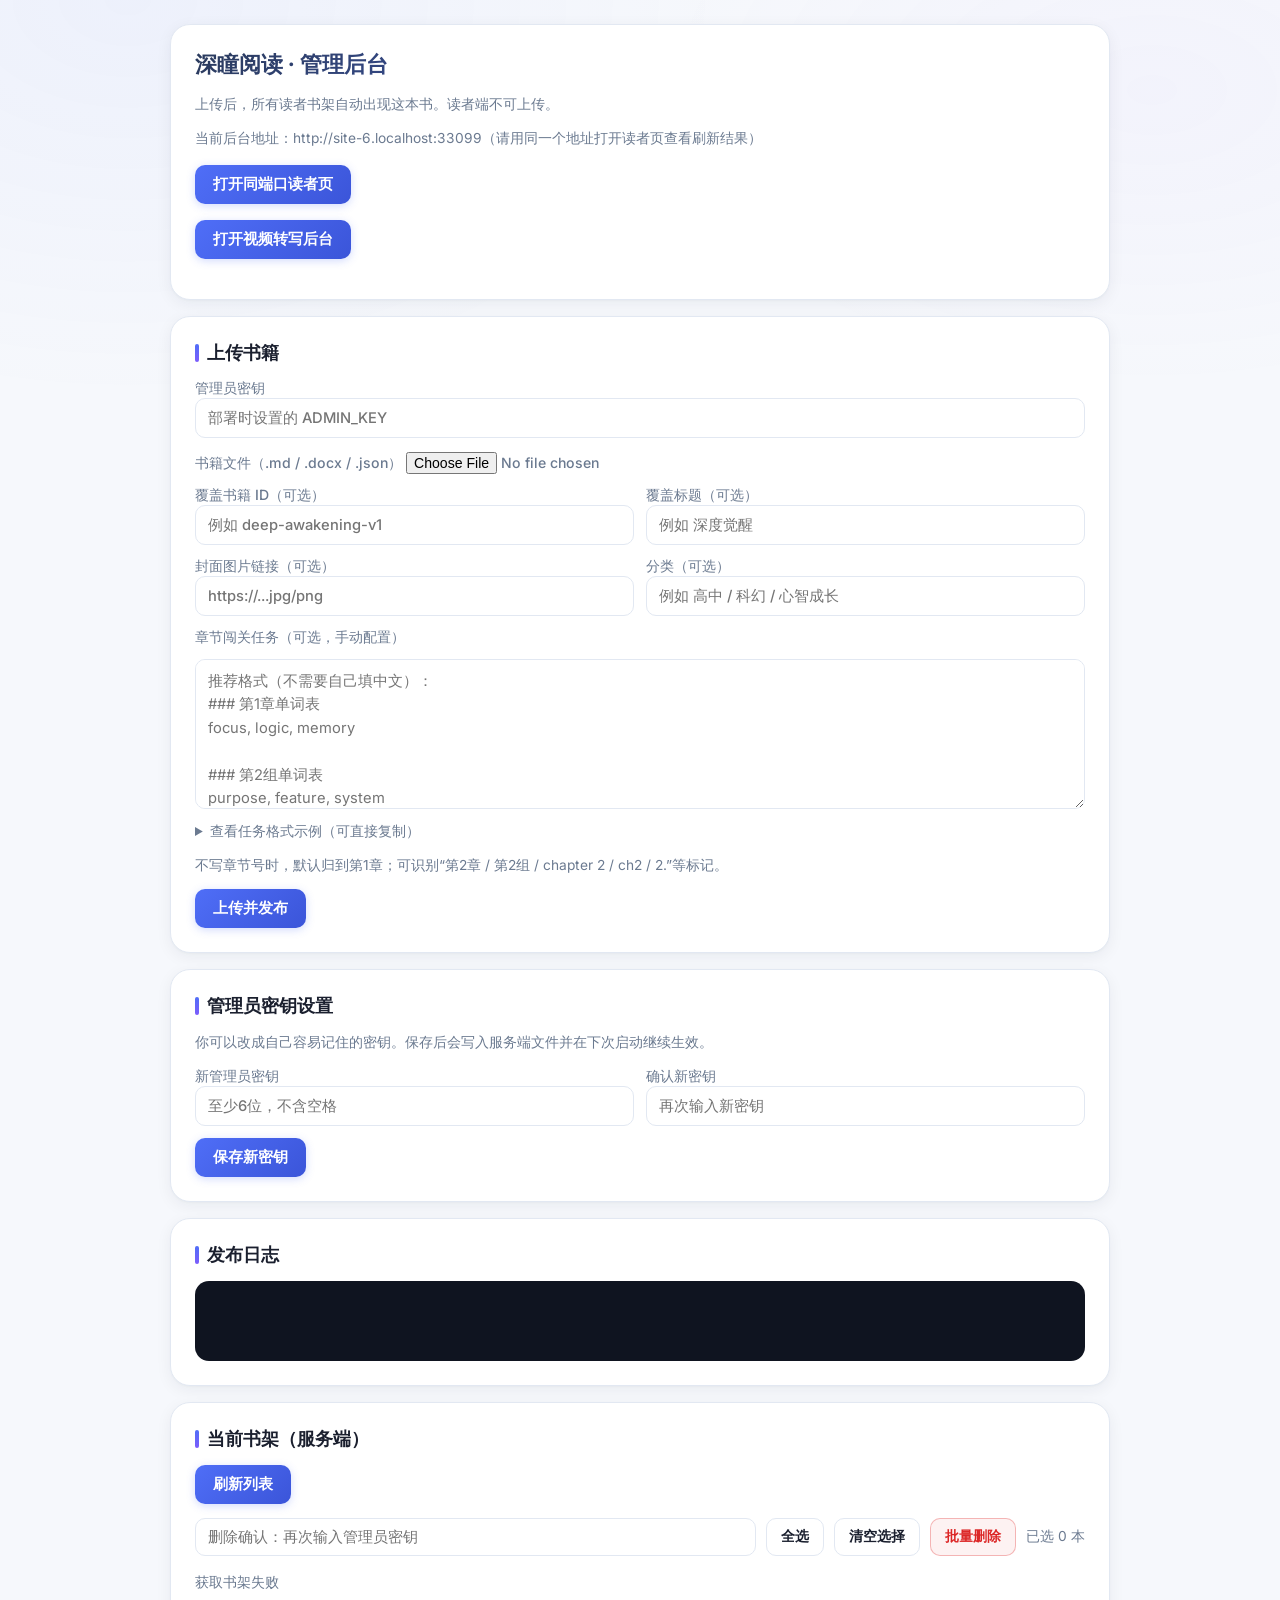
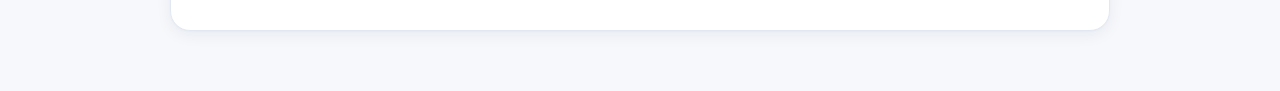
==== commit b03bf889: "fix: base64 encode admin key in headers to avoid non-ASCII error Co-Authored-By: Claude Opus 4.6 <no" ====
--- a/admin.html
+++ b/admin.html
@@ -364,7 +364,7 @@
 
     function adminHeaders(overrideKey = "") {
       const key = String(overrideKey || adminKeyInput.value).trim();
-      return key ? { "X-Admin-Key": key } : {};
+      return key ? { "X-Admin-Key": btoa(unescape(encodeURIComponent(key))) } : {};
     }
 
     function updateSelectedBooksCount() {
@@ -587,7 +587,7 @@
       try {
         const res = await fetch("/api/admin/books/upload", {
           method: "POST",
-          headers: { "X-Admin-Key": adminKey },
+          headers: adminHeaders(adminKey),
           body: formData
         });
         const data = await res.json();
